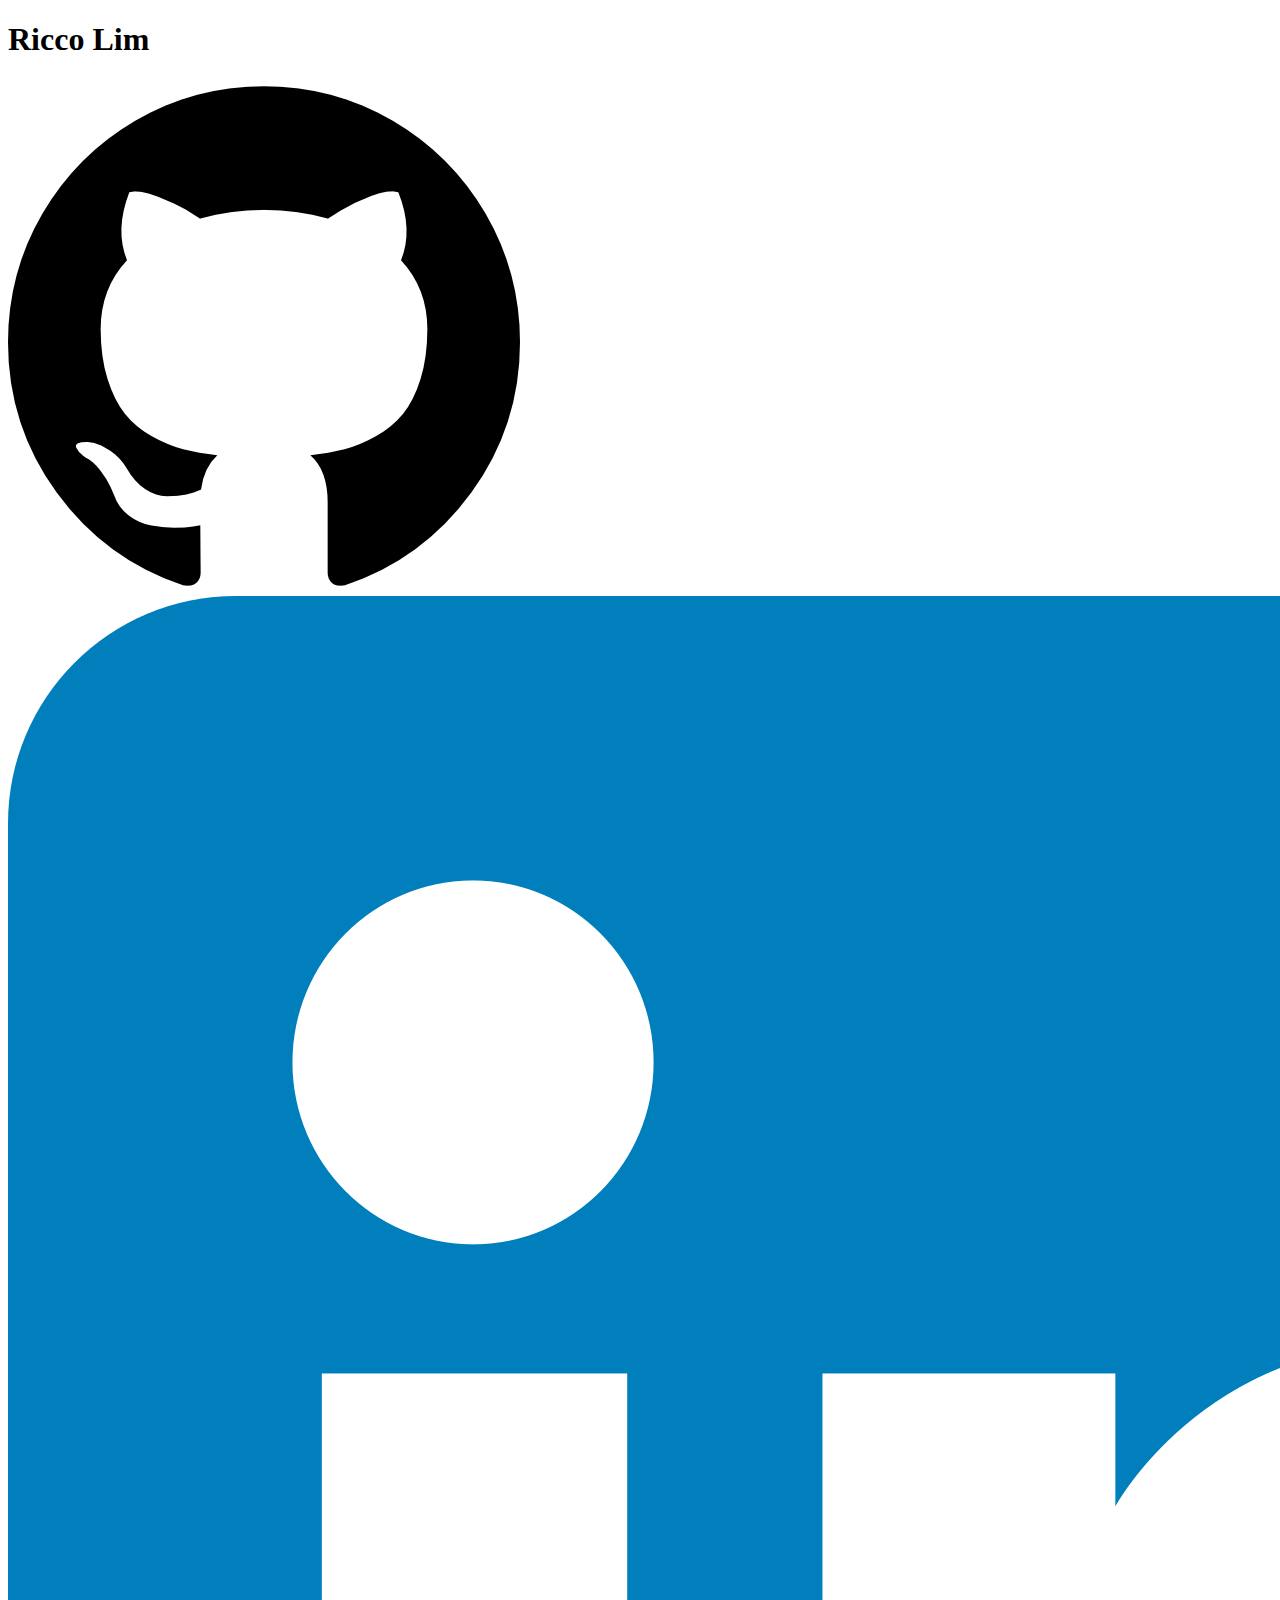
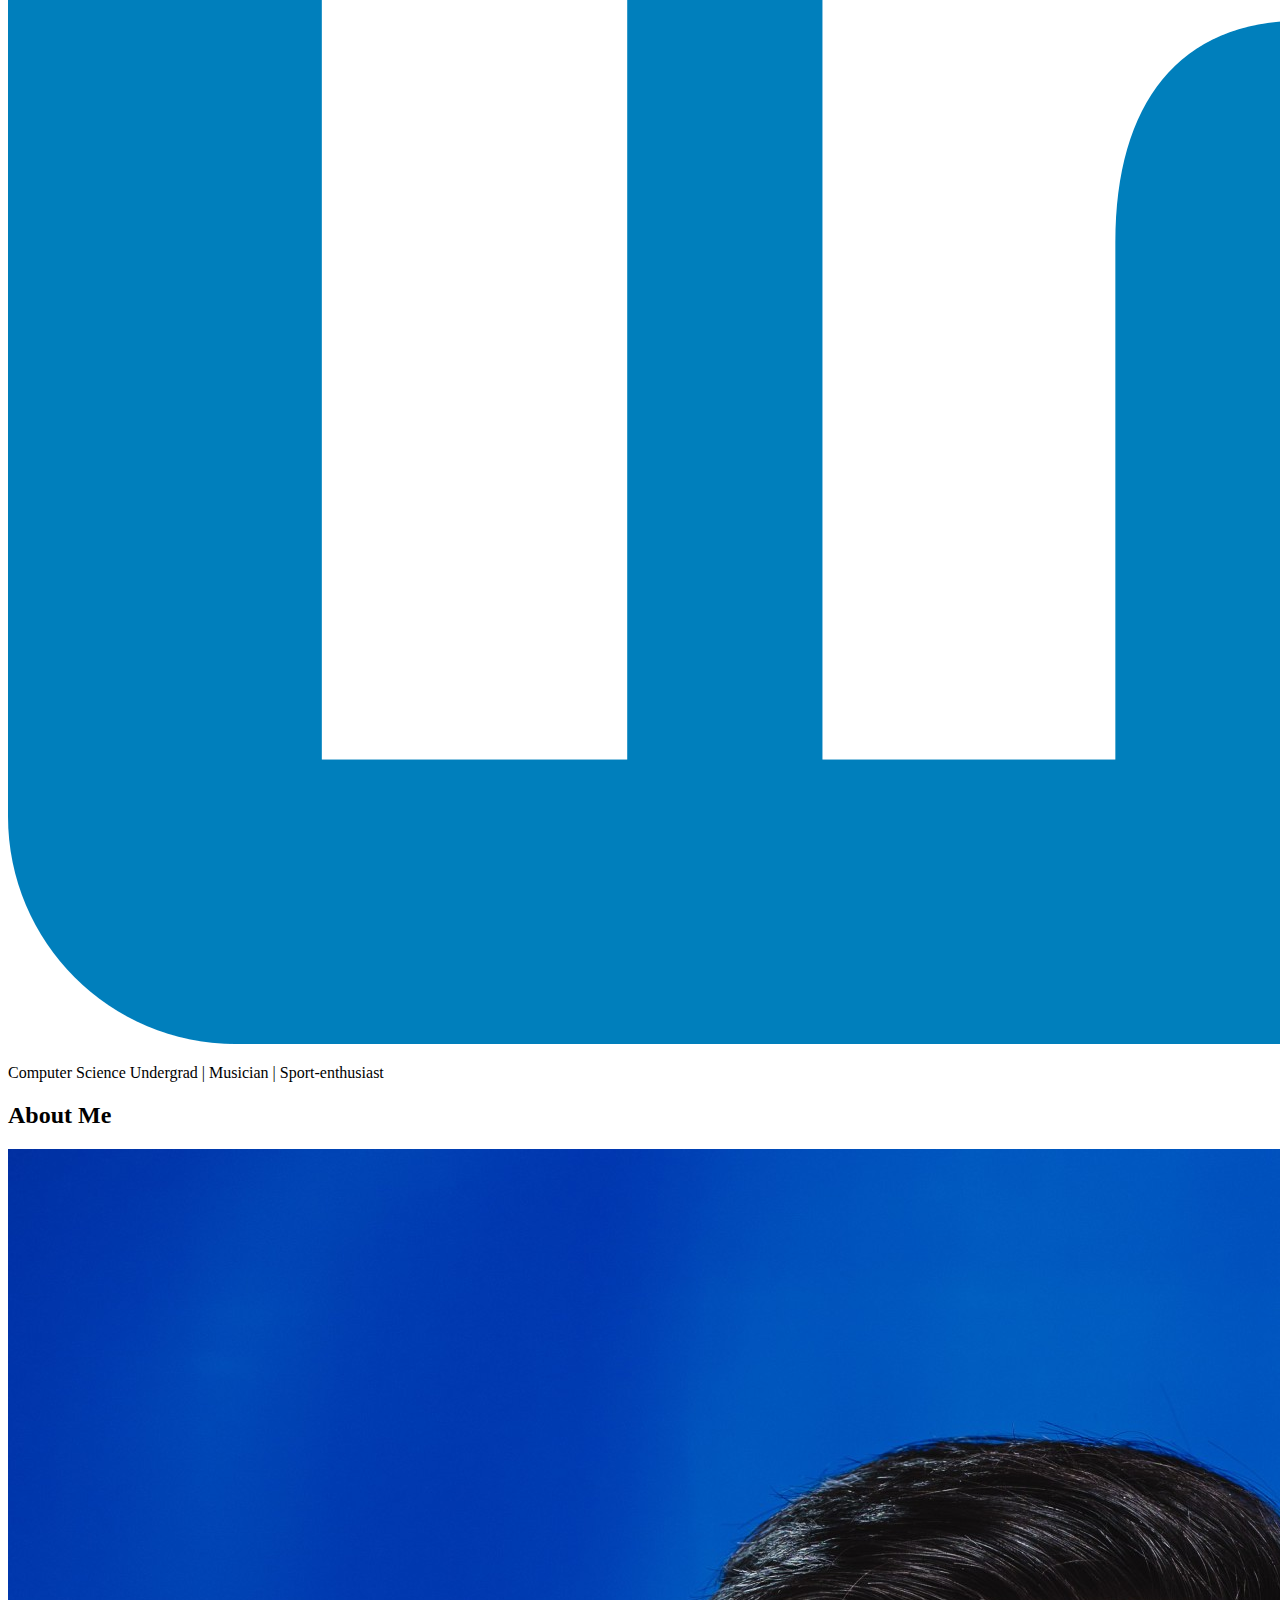
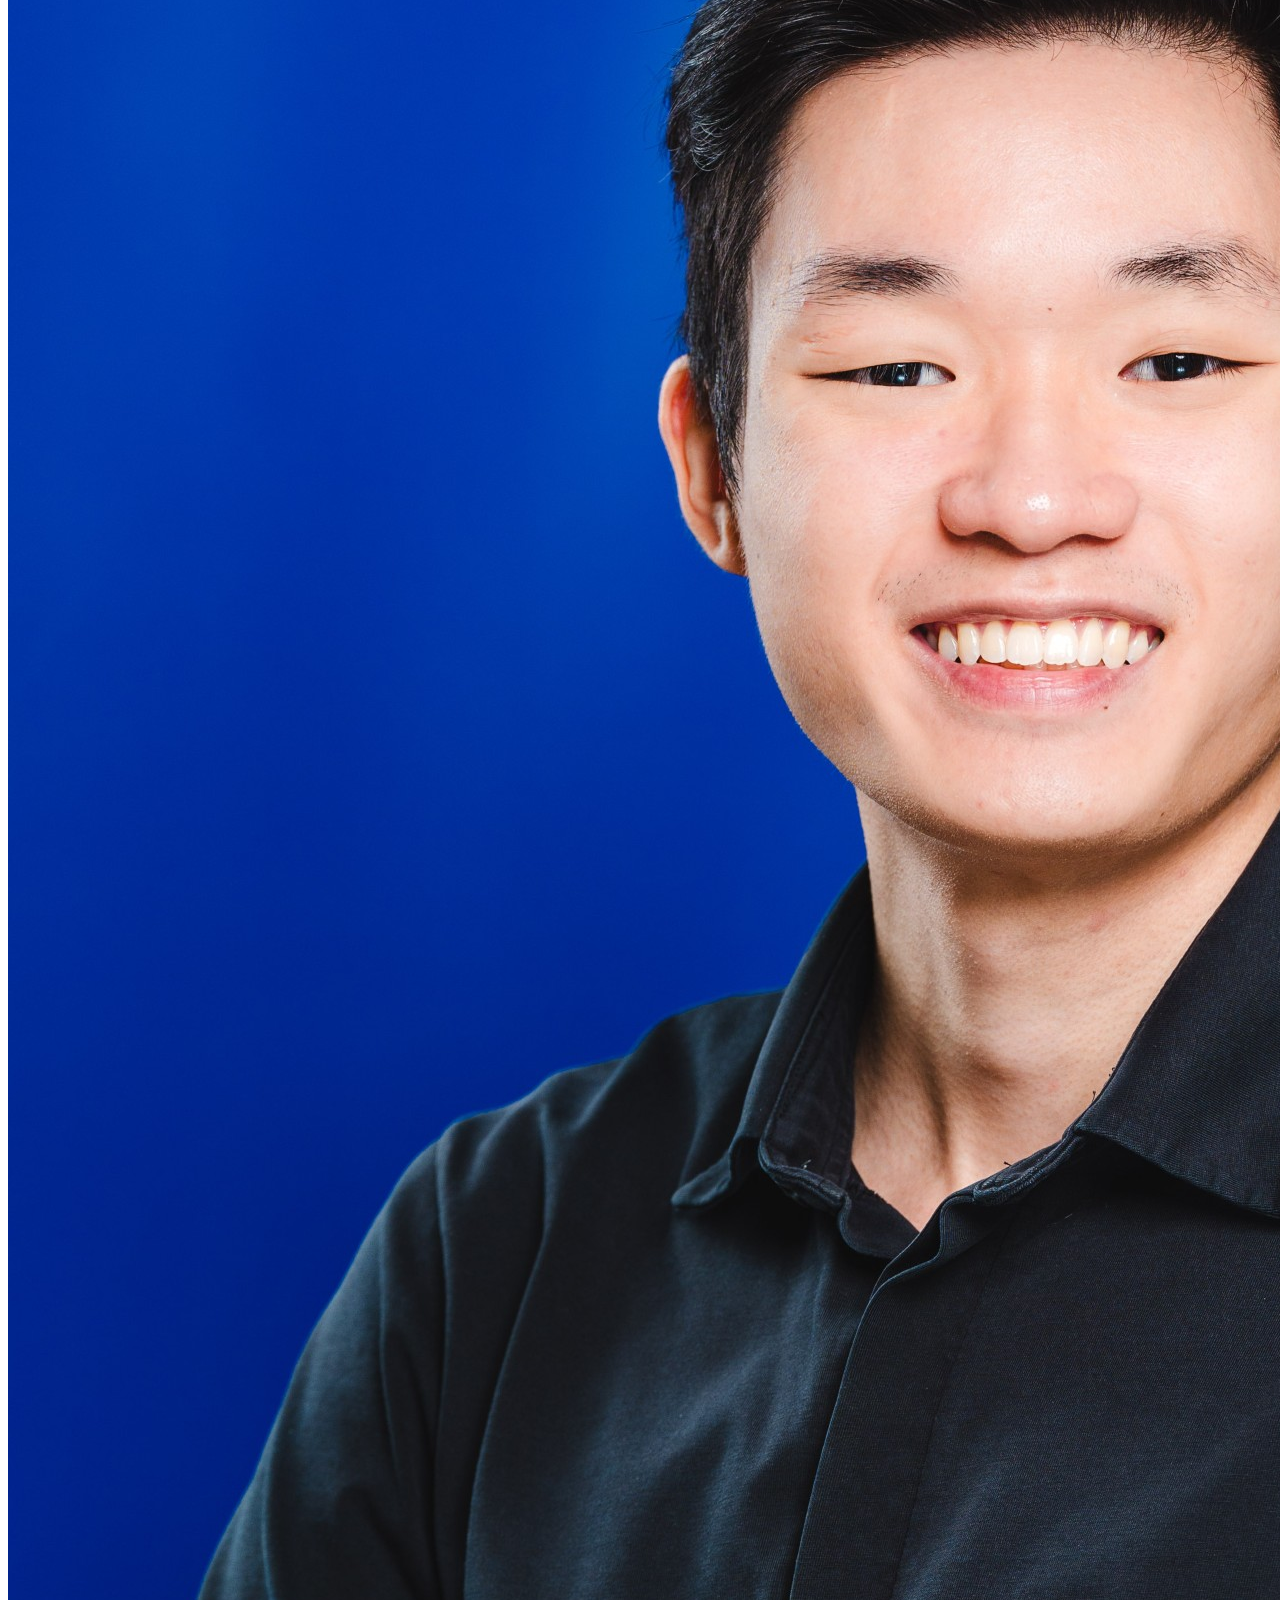
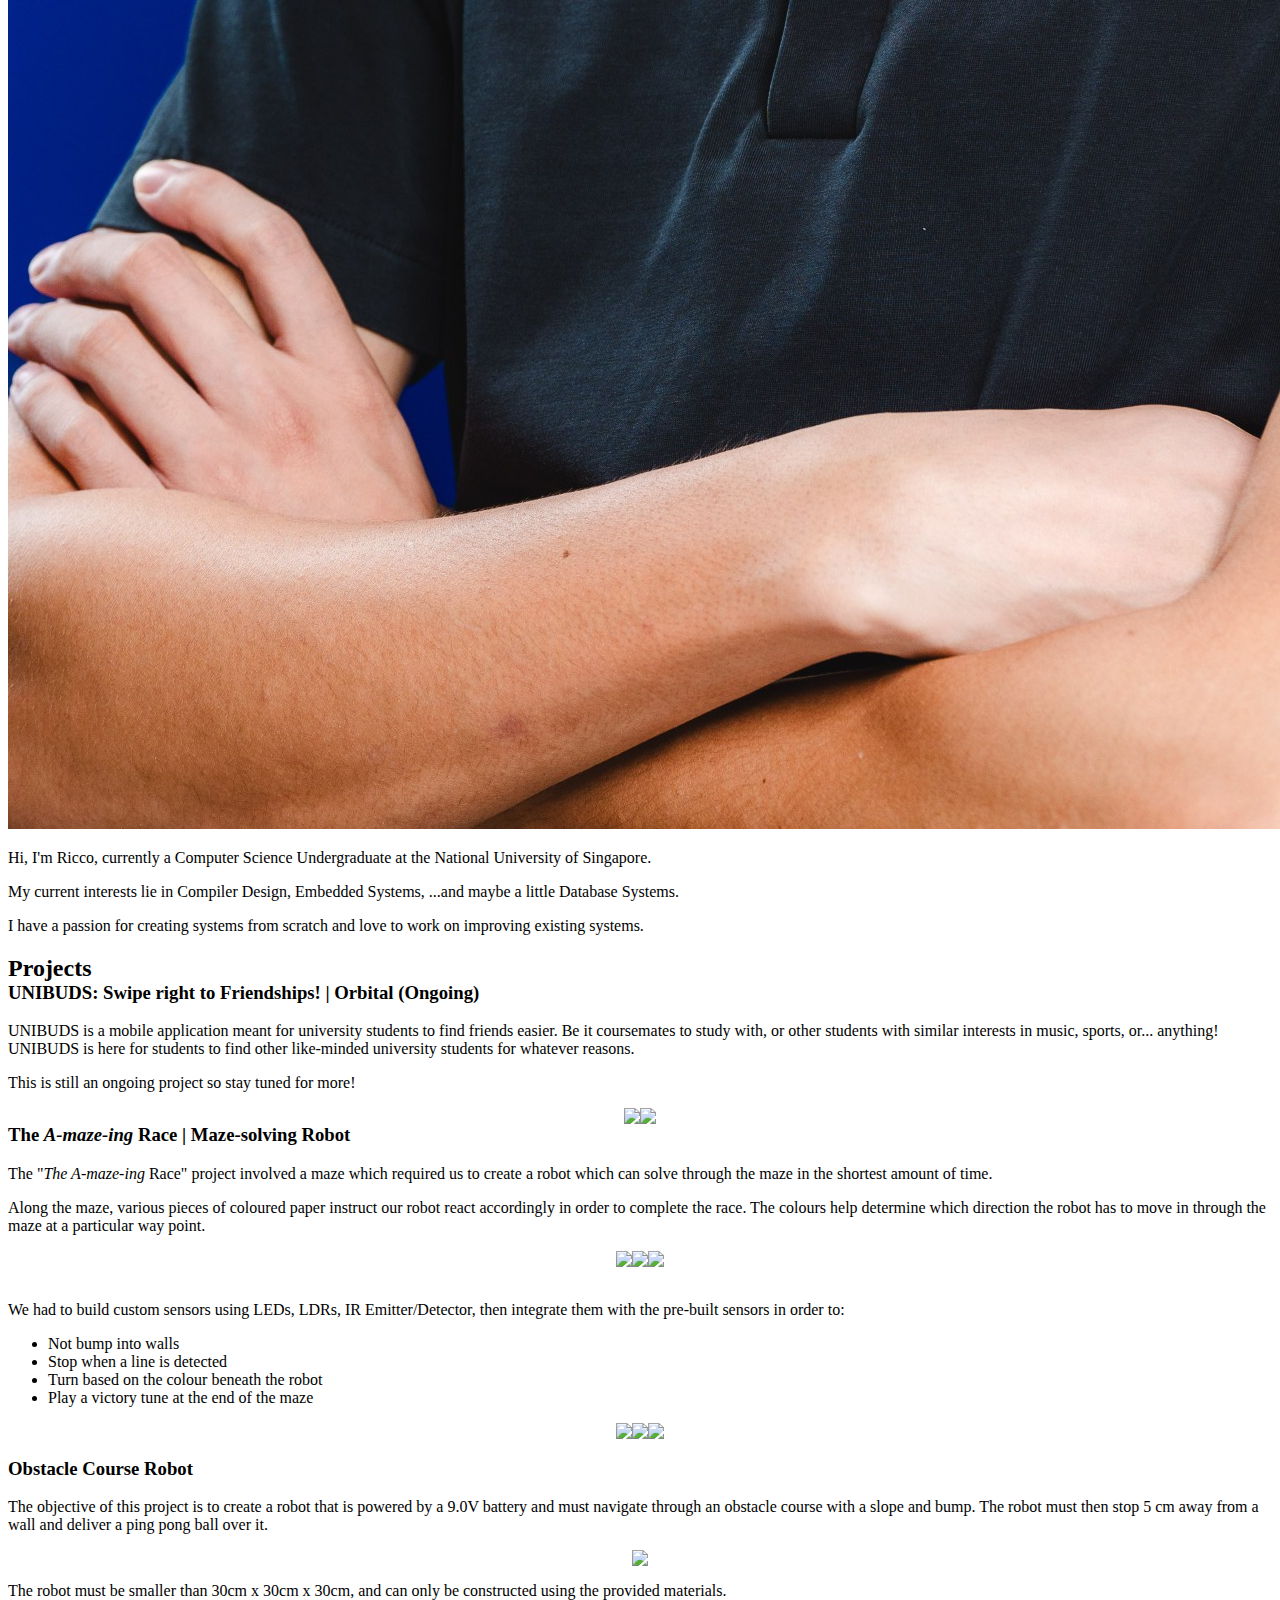
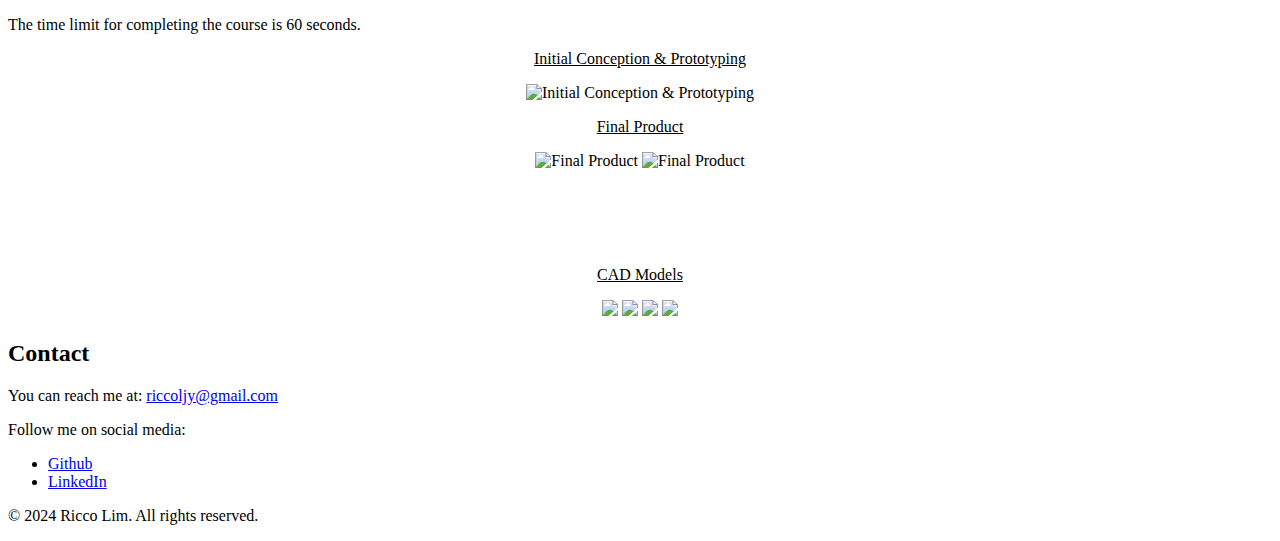
==== index.html @ bb34727f "Removed irrelevant" ====
<!DOCTYPE html>
<html lang="en">

<link href="https://fonts.googleapis.com/css?family=Sen&display=swap" rel="stylesheet">

<head>
    <meta charset="UTF-8">
    <meta name="viewport" content="width=device-width, initial-scale=1.0">
    <title>Ricco Lim</title>
    <link rel="stylesheet" href="styles.css">
</head>

<body>

    <header id="main-header">
        <div class="headericons">
            <h1 class="name" id="messenger">Ricco Lim</h1>
            <a href="https://github.com/riccoljy" target="_blank"><img src="images/github.png" alt="GitHub Profile"
                    class="icon"></a>
            <a href="https://linkedin.com/in/riccolim" target="_blank"><img src="images/linkedin.png"
                    alt="LinkedIn Profile" class="icon"></a>
        </div>
        <p id="subtext">Computer Science Undergrad | Musician | Sport-enthusiast</p>
    </header>

    <!-- <nav>
        <a href="#about">About Me</a>
        <a href="#projects">Projects</a>
        <a href="#contact">Contact</a>
    </nav> -->

    <div class="container">
        <section id="about">
            <h2 class="section-header">About Me</h2>
            <div class="block">
                <img src="images/headshot.jpg" alt="Ricco">
                <br>
                <p>Hi, I'm Ricco, currently a Computer Science Undergraduate at the National University of Singapore.
                </p>
                <p>My current interests lie in Compiler Design, Embedded Systems, ...and maybe a little Database
                    Systems.
                </p>
                <p>I have a passion for creating systems from scratch and love to work on improving existing systems.
                </p>
            </div>

        </section>
        <section id="projects">
            <h2 class="section-header" style="margin-bottom:0">Projects</h2>

            <div class="project block small">
                <h3 style="margin-top: 0;">UNIBUDS: Swipe right to Friendships! | Orbital (Ongoing)</h3>
                <p>UNIBUDS is a mobile application meant for university students to find friends easier. Be it
                    coursemates to study with, or other students with similar interests in music, sports, or...
                    anything! UNIBUDS is here for students to find other like-minded university students for whatever
                    reasons.</p>
                <p>
                    This is still an ongoing project so stay tuned for more!
                </p>
                <div style="display: flex; justify-content: center; align-items: center;">
                    <img src="images\unibuds\unibuds1.PNG" style="max-height: 500px; width: auto;">
                    <img src="images\unibuds\unibuds2.PNG" style="max-height: 500px; width: auto;">
                </div>
            </div>



            <div class="project block small">
                <h3 style="margin-top: 0;">The <i>A-maze-ing</i> Race | Maze-solving Robot</h3>
                <p>The "<i>The A-maze-ing</i> Race" project involved a maze which required us to create a robot which
                    can solve through the maze in the shortest amount of time.</p>
                <p>
                    Along the maze, various pieces of coloured paper instruct our robot react accordingly in order to
                    complete the race. The colours help determine which direction the robot has to move in through the
                    maze at a particular way point.
                </p>
                <div style="display: flex; justify-content: center; align-items: center;">
                    <img src="images/amaze/robot3.jpg">
                    <img src="images/amaze/robot.gif">
                    <img src="images/amaze/robot1.jpg">
                </div>
                <br>
                <p>
                    We had to build custom sensors using LEDs, LDRs, IR Emitter/Detector, then integrate them with the
                    pre-built sensors in order to:
                </p>
                <ul>
                    <li>Not bump into walls</li>
                    <li>Stop when a line is detected</li>
                    <li>Turn based on the colour beneath the robot</li>
                    <li>Play a victory tune at the end of the maze</li>
                </ul>
                <div style="display: flex; justify-content: center; align-items: center;">
                    <img src="images/amaze/robot4.jpg">
                    <img src="images/amaze/tinkercad.png">
                    <img src="images/amaze/robot2.jpg">
                </div>
            </div>

            <div class="project block obstacle-block small">
                <h3>Obstacle Course Robot</h3>
                <p>The objective of this project is to create a robot that is powered by a 9.0V battery and must
                    navigate through an obstacle course with a slope and bump. The robot must then stop 5 cm away from a
                    wall and deliver a ping pong ball over it. </p>
                <div style="display: flex; justify-content: center; align-items: center;">
                    <img src="images/obstacle/instructions.png">
                </div>
                <p>The robot must be smaller than 30cm x 30cm x 30cm, and
                    can only be constructed using the provided materials. </p>
                <p>The time limit for completing the course is 60 seconds.</p>
                <div class="obstacleContainer">
                    <div style="text-align: center;">
                        <p><u>Initial Conception & Prototyping</u></p>
                        <img src="images/obstacle/robot1.png" alt="Initial Conception & Prototyping">
                    </div>
                    <div style="text-align: center;">
                        <p><u>Final Product</u></p>
                        <img src="images/obstacle/robot2.png" alt="Final Product">
                        <img src="images/obstacle/rob2.gif" alt="Final Product">

                    </div>
                </div>
                <div class="obstacleContainer">
                    <div style="text-align: center; padding-top: 5rem;">
                        <p> <u>CAD Models</u></p>
                        <img src="images\obstacle\tinkercad.png">
                        <img src="images\obstacle\rob.gif">
                        <img src="images\obstacle\robot3.png">
                        <img src="images\obstacle\robot4.png">
                    </div>
                </div>
                <div class="project block obstacle-block small">

                </div>
        </section>
        <section id="contact">
            <h2 class="section-header">Contact</h2>
            <p>You can reach me at: <a href="mailto:riccoljy@gmail.com">riccoljy@gmail.com</a></p>
            <p>Follow me on social media:</p>
            <ul>
                <li><a href="https://github.com/riccoljy" target="_blank">Github</a></li>
                <li><a href="https://linkedin.com/in/riccolim" target="_blank">LinkedIn</a></li>
            </ul>
        </section>
    </div>
    <footer>
        <p>&copy; 2024 Ricco Lim. All rights reserved.</p>
    </footer>
    <script src="scripts.js"></script>
</body>

</html>
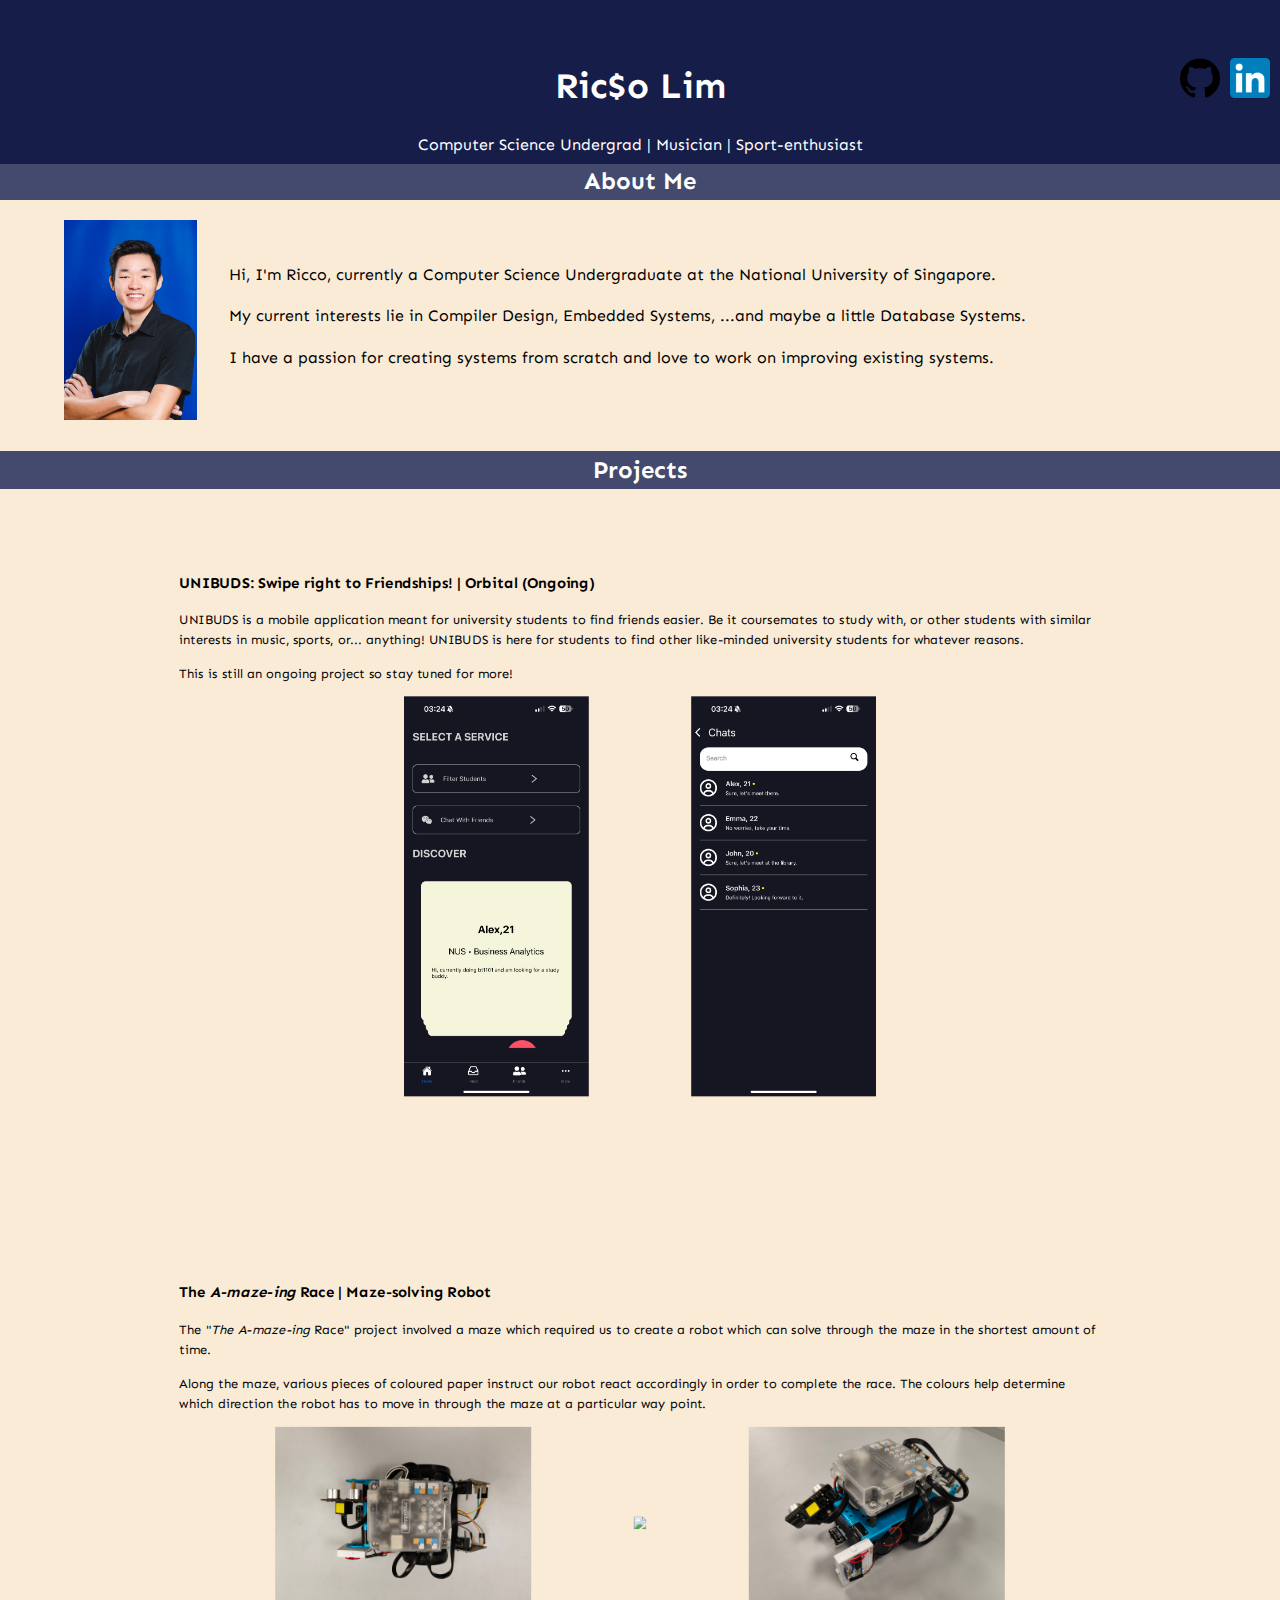
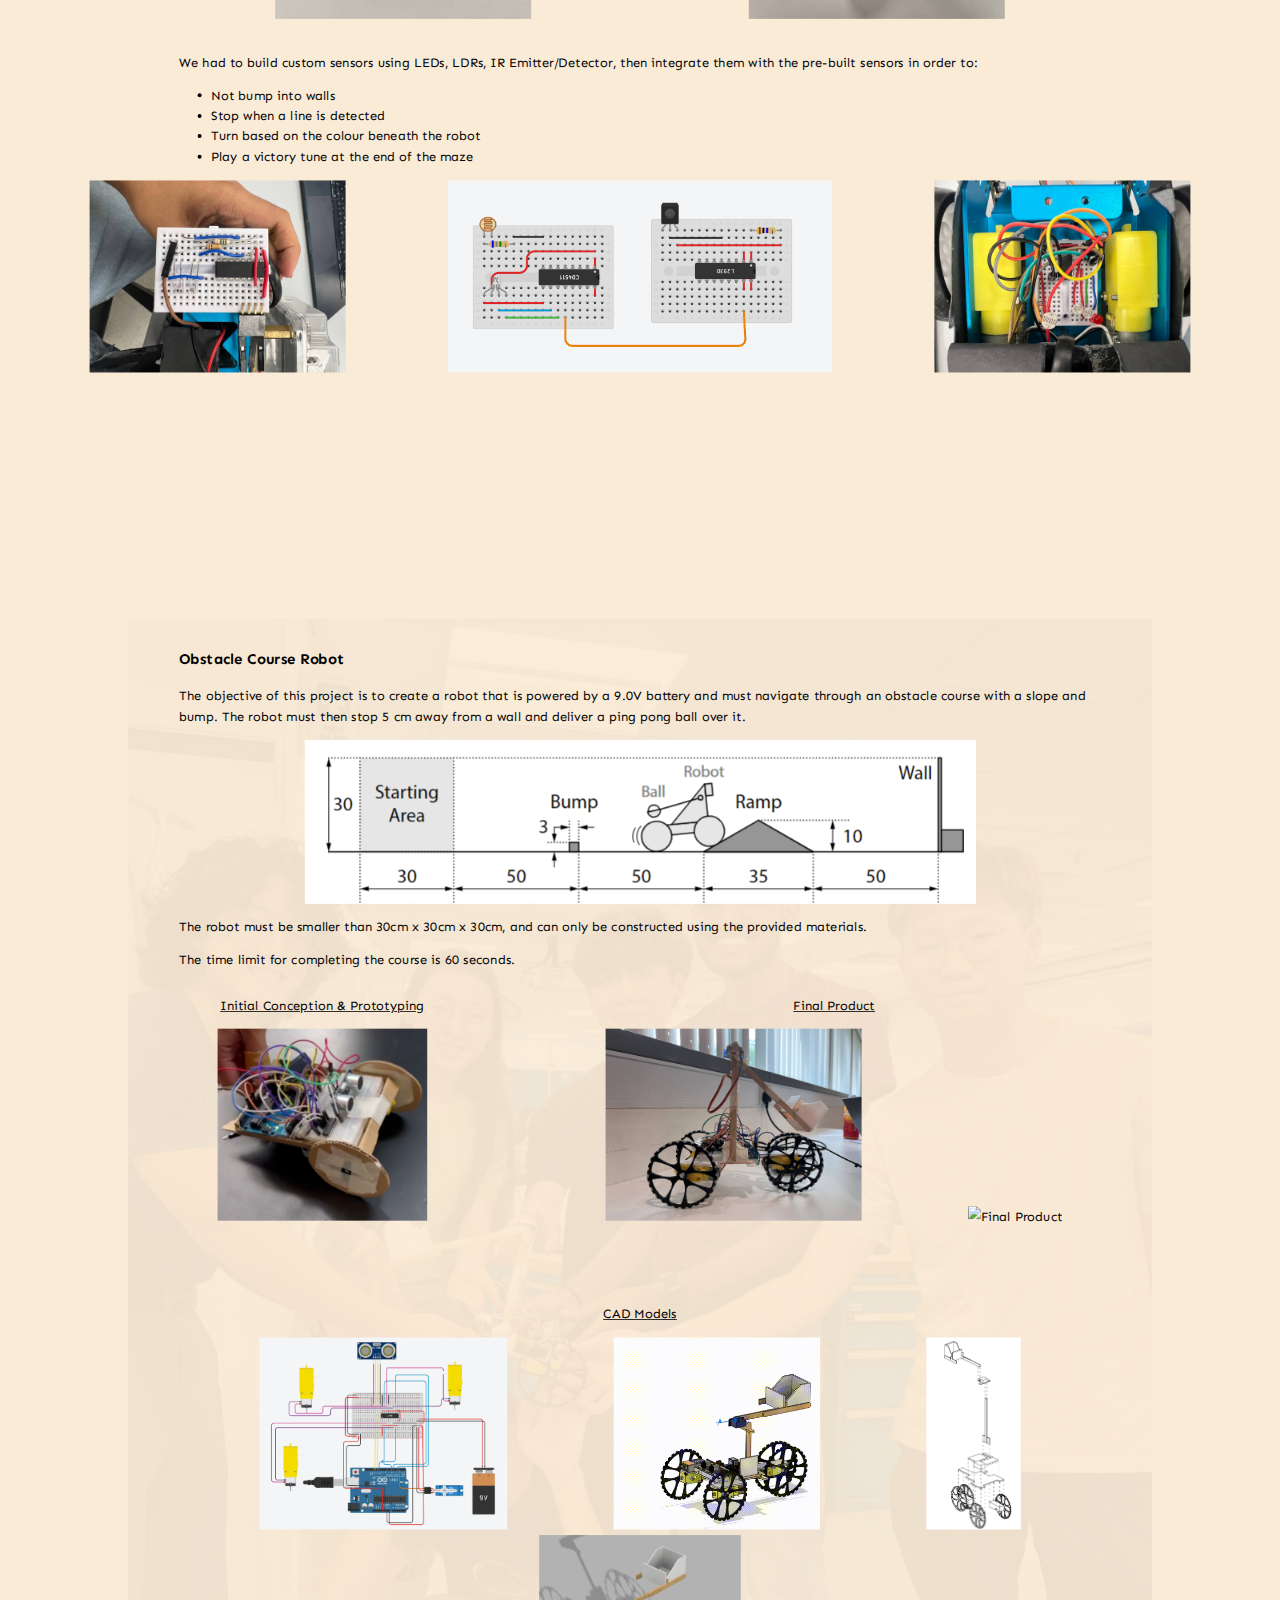
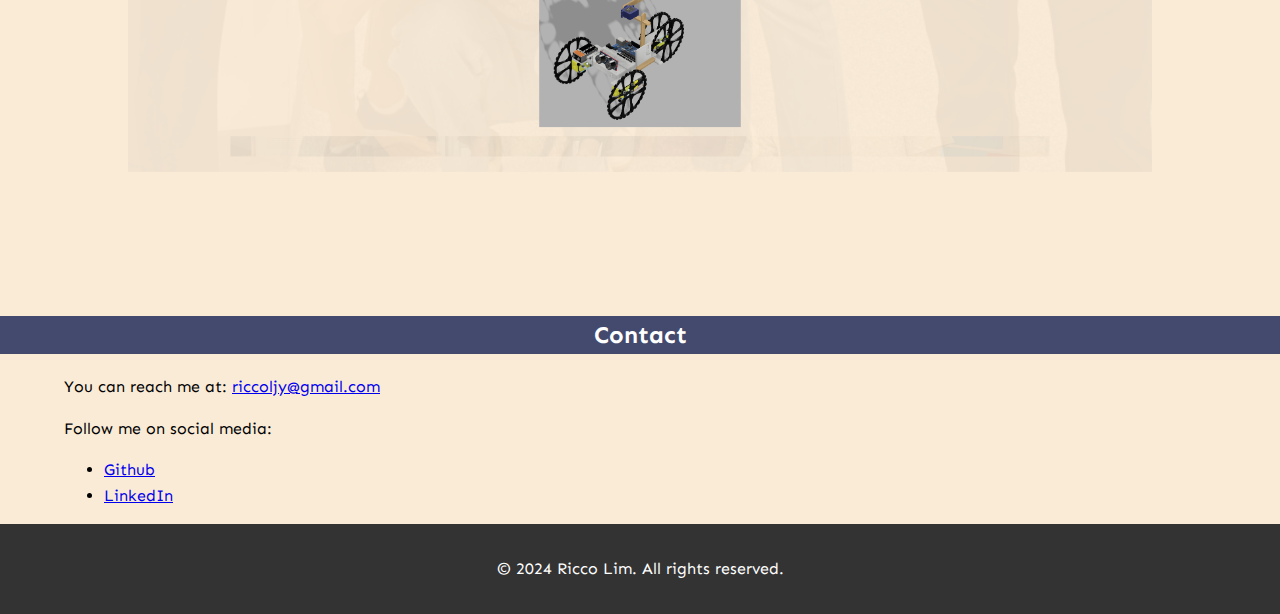
==== commit 0ab91a08: "Copy over from original portfolio site" ====
--- a/index.html
+++ b/index.html
@@ -149,4 +149,4 @@
     <script src="scripts.js"></script>
 </body>
 
-</html>
+</html>--- a/styles.css
+++ b/styles.css
@@ -0,0 +1,201 @@
+/* Base Styles */
+body {
+    font-family: "Sen", sans-serif;
+    margin: 0;
+    padding: 0;
+    line-height: 1.6;
+    background-color: antiquewhite;
+    /* background: url("../images/pcb.jpg") fixed #fff; */
+    background-size: 100% auto;
+}
+
+/* Layout */
+.container {
+    width: 100%;
+    margin: auto;
+    margin-top: 162px;
+    overflow: hidden;
+    box-sizing: border-box;
+}
+
+/* Header */
+header {
+    background: #161d49;
+    color: #fff;
+    padding: 2rem 0;
+    text-align: center;
+    position: fixed;
+    width: 100%;
+    height: 100px;
+    top: 0;
+    transition: background 0.3s, padding 0.3s;
+    z-index: 2;
+    /* makes the header on top of other components*/
+}
+
+#subtext {
+    transition: opacity 0.3s ease-in-out;
+    margin: 0;
+}
+
+#subtext.hidden {
+    opacity: 0;
+}
+
+/* Navigation */
+nav {
+    display: flex;
+    justify-content: center;
+    background: #11173a;
+    padding: 0.5rem 0;
+    margin-top: 160px;
+}
+
+nav a {
+    color: #fff;
+    padding: 0.5rem 1rem;
+    text-decoration: none;
+    font-size: 1rem;
+}
+
+nav a:hover {
+    background: #555;
+}
+
+/* Footer */
+footer {
+    background: #333;
+    color: #fff;
+    text-align: center;
+    padding: 1rem 0;
+}
+
+/* Typography */
+.name {
+    font-size: 36px;
+    padding: 1rem;
+    margin: 0;
+    height: 50px;
+    overflow: hidden;
+}
+
+/* Components */
+.block {
+    position: relative;
+    transition: transform 0.5s ease-in-out;
+}
+
+.block.small {
+    transform: scale(0.8);
+}
+
+.obstacle-block::before {
+    content: "";
+    position: absolute;
+    top: 0;
+    left: 0;
+    width: 100%;
+    height: 100%;
+    background: url("../images/obstacle/grp.jpg") no-repeat center center;
+    background-size: cover;
+    transition: opacity 0.5s ease-in-out;
+    z-index: -1;
+    opacity: 0.2;
+}
+
+.obstacle-block.small::before {
+    opacity: 0.05;
+}
+
+.project {
+    padding-top: 1rem;
+    padding-bottom: 1rem;
+}
+
+.section-header {
+    display: flex;
+    justify-content: center;
+    background: #444a6d;
+    width: 100%;
+    color: #fff;
+    box-sizing: border-box;
+    /* transition: background 0.3s, padding 0.3s; */
+}
+
+.headericons {
+    position: relative;
+    display: flex;
+    justify-content: flex-end;
+    align-items: center;
+    height: 100%;
+}
+
+.icon {
+    width: 40px;
+    margin-right: 10px;
+
+}
+
+.headericons h1,
+.headericons p {
+    position: absolute;
+    left: 50%;
+    transform: translateX(-50%);
+    margin: 0;
+}
+
+.obstacleContainer {
+    display: flex;
+    justify-content: space-around;
+    align-items: flex-start;
+}
+
+.obstacleItem img {
+    max-width: 100%;
+    height: auto;
+}
+
+/* Sections */
+#about {
+    margin-bottom: 5rem;
+}
+
+#projects,
+#contact {
+    /* margin-top: 10rem; */
+    padding: 0;
+}
+
+#about h2,
+#projects h2,
+#contact h2 {
+    margin-top: 0;
+}
+
+#about p,
+#about img,
+#projects p,
+#projects h3,
+#projects h4,
+#projects img,
+#projects ul,
+#contact p,
+#contact ul {
+    margin-left: 4rem;
+    margin-right: 4rem;
+}
+
+#about img {
+    float: left;
+    margin-right: 2rem;
+    max-width: 230px;
+    max-height: 200px;
+    width: auto;
+    height: auto;
+}
+
+#projects img {
+    max-height: 240px;
+    width: auto;
+    height: auto;
+}